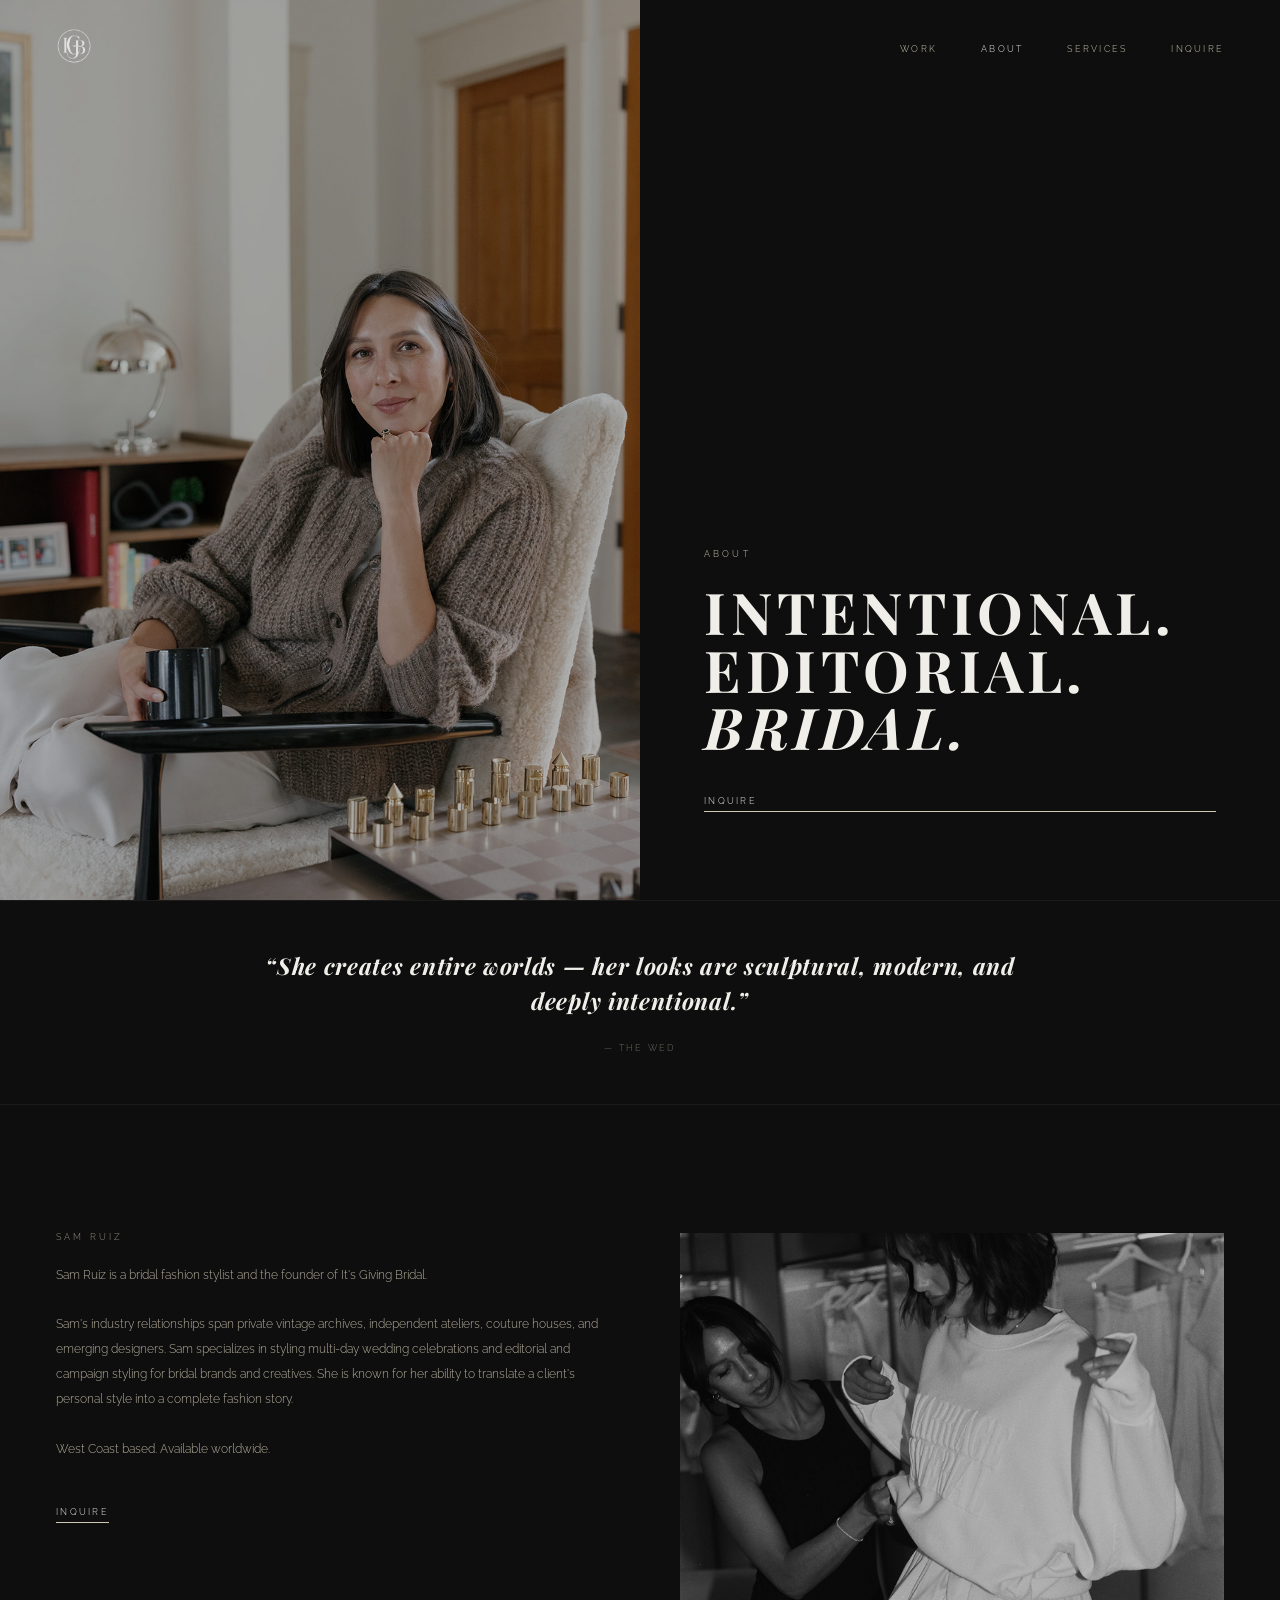
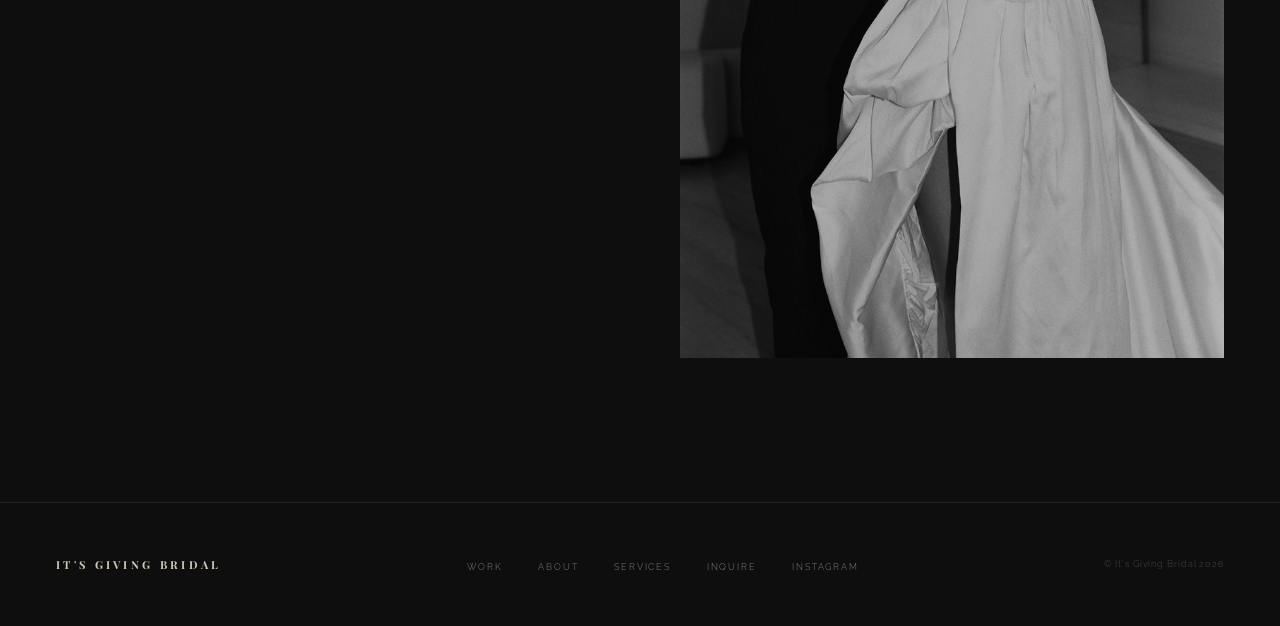
==== about.html @ ed5b80e9 "Site updates and GA" ====
<!DOCTYPE html>
<html lang="en">
<head>
  <meta charset="UTF-8">
  <meta name="viewport" content="width=device-width, initial-scale=1.0">
    <title>About Sam Ruiz — Luxury Bridal Fashion Stylist | It's Giving Bridal</title>
    <meta name="description" content="Sam Ruiz is a luxury bridal fashion stylist and founder of It's Giving Bridal. West Coast based, available worldwide. As seen in The New York Times, Brides, and Coveteur.">
  <link rel="canonical" href="https://itsgivingbridal.com/about">
  <meta property="og:title" content="About Sam Ruiz — Luxury Bridal Fashion Stylist | It's Giving Bridal">
  <meta property="og:description" content="Sam Ruiz is a luxury bridal fashion stylist and founder of It's Giving Bridal. West Coast based, available worldwide. As seen in The New York Times, Brides, and Coveteur.">
  <meta property="og:image" content="https://itsgivingbridal.com/images/sam-ruiz-bridal-fashion-stylist.jpg">
  <meta property="og:url" content="https://itsgivingbridal.com/about">
  <meta property="og:type" content="website">
  <meta property="og:site_name" content="It's Giving Bridal">
  <meta name="twitter:card" content="summary_large_image">
  <meta name="twitter:title" content="About Sam Ruiz — Luxury Bridal Fashion Stylist | It's Giving Bridal">
  <meta name="twitter:description" content="Sam Ruiz is a luxury bridal fashion stylist and founder of It's Giving Bridal. West Coast based, available worldwide. As seen in The New York Times, Brides, and Coveteur.">
  <meta name="twitter:image" content="https://itsgivingbridal.com/images/sam-ruiz-bridal-fashion-stylist.jpg">
  <link rel="stylesheet" href="style.css">
  <style>

    /* PAGE HERO */
    .page-hero {
      height: 100vh;
      display: grid;
      grid-template-columns: 1fr 1fr;
      overflow: hidden;
    }

    .page-hero-image {
      overflow: hidden;
      position: relative;
    }

    .page-hero-image img {
      width: 100%;
      height: 100%;
      object-fit: cover;
      filter: brightness(0.7) grayscale(10%);
      animation: slowzoom 14s ease-out forwards;
    }

    .page-hero-content {
      display: flex;
      flex-direction: column;
      justify-content: flex-end;
      padding: 60px 64px 88px;
      background: var(--black);
    }

    .page-hero-content .section-label {
      margin-bottom: 24px;
      opacity: 0;
      animation: fadeup 1s ease forwards 0.3s;
    }

    .page-title {
      font-family: var(--serif);
      font-size: clamp(40px, 4.5vw, 68px);
      font-weight: 700;
      letter-spacing: 0.08em;
      text-transform: uppercase;
      line-height: 1.0;
      color: var(--cloud);
      margin-bottom: 40px;
      opacity: 0;
      animation: fadeup 1s ease forwards 0.5s;
    }

    .page-title em {
      font-style: italic;
      font-weight: 700;
      color: var(--cloud);
      display: block;
    }

    /* BIO SECTION */
    .bio {
      display: grid;
      grid-template-columns: 1fr 1fr;
      gap: 80px;
      padding: 120px 56px;
      max-width: 1400px;
      margin: 0 auto;
    }

    .bio-left .section-label {
      margin-bottom: 36px;
    }

    .bio-text p {
      font-family: var(--sans);
      font-size: 12px;
      line-height: 2.1;
      color: var(--champagne);
      margin-bottom: 24px;
      opacity: 0.85;
    }

    .bio-text p:last-child { margin-bottom: 0; }

    .bio-right {
      display: flex;
      flex-direction: column;
      justify-content: flex-start;
      padding-top: 8px;
    }

    .bio-image {
      width: 100%;
      aspect-ratio: 3/4;
      overflow: hidden;
      margin-bottom: 24px;
    }

    .bio-image img {
      width: 100%;
      height: 100%;
      object-fit: cover;
      filter: brightness(0.8) grayscale(10%);
      transition: transform 0.8s ease;
    }

    .bio-image:hover img { transform: scale(1.03); }

    .bio-detail {
      font-family: var(--sans);
      font-size: 9px;
      letter-spacing: 0.25em;
      text-transform: uppercase;
      color: var(--champagne);
      opacity: 0.5;
    }

    /* PRESS STRIP */
    .press {
      padding: 52px 56px;
      border-top: 1px solid rgba(240,238,233,0.06);
      border-bottom: 1px solid rgba(240,238,233,0.06);
    }

    .press-inner {
      display: flex;
      align-items: center;
      justify-content: center;
      gap: 56px;
      flex-wrap: wrap;
    }

    .press-name {
      font-family: var(--serif);
      font-size: clamp(10px, 1.2vw, 13px);
      letter-spacing: 0.18em;
      text-transform: uppercase;
      color: var(--champagne);
      opacity: 0.45;
      transition: opacity 0.3s;
      white-space: nowrap;
    }

    .press-name:hover { opacity: 0.9; }
    .press-name.serif-italic { font-style: italic; letter-spacing: 0.06em; font-size: clamp(12px, 1.4vw, 16px); }

    /* CTA STRIP */
    .cta-strip {
      padding: 100px 56px;
      text-align: center;
      display: flex;
      flex-direction: column;
      align-items: center;
      gap: 40px;
    }

    .cta-strip-title {
      font-family: var(--serif);
      font-size: clamp(28px, 3vw, 44px);
      font-weight: 700;
      letter-spacing: 0.08em;
      text-transform: uppercase;
      color: var(--cloud);
      line-height: 1.2;
    }

    .cta-strip-title em {
      font-style: italic;
      font-weight: 700;
      color: var(--cloud);
      display: block;
    }

    /* RESPONSIVE */
    @media (max-width: 900px) {
      .page-hero { grid-template-columns: 1fr; }
      .page-hero-image { min-height: 55vh; }
      .page-hero-content { padding: 40px 32px 64px; }
      .bio { grid-template-columns: 1fr; gap: 48px; padding: 72px 28px; }
      .bio-right { order: -1; }
    }

    /* PULL QUOTE */
    .press-quote {
      padding: 48px 56px;
      border-top: 1px solid rgba(240,238,233,0.06);
      border-bottom: 1px solid rgba(240,238,233,0.06);
      display: flex;
      justify-content: center;
    }

    .pull-quote {
      font-family: var(--serif);
      font-size: clamp(16px, 1.8vw, 24px);
      font-style: italic;
      font-weight: 700;
      letter-spacing: 0.03em;
      line-height: 1.5;
      color: var(--cloud);
      text-align: center;
      max-width: 760px;
      margin: 0;
    }

    .pull-quote cite {
      display: block;
      font-family: var(--sans);
      font-style: normal;
      font-size: 9px;
      letter-spacing: 0.25em;
      text-transform: uppercase;
      color: var(--champagne);
      opacity: 0.5;
      margin-top: 24px;
      font-weight: 300;
    }

    @media (max-width: 900px) {
      .press-quote { padding: 60px 28px; }
    }
  </style>
  <link rel="icon" href="images/igb_logo.png" type="image/png">
  <!-- Google tag (gtag.js) -->
  <script async src="https://www.googletagmanager.com/gtag/js?id=G-DQ7SMX7155"></script>
  <script>
    window.dataLayer = window.dataLayer || [];
    function gtag(){dataLayer.push(arguments);}
    gtag('js', new Date());
    gtag('config', 'G-DQ7SMX7155');
  </script>
</head>
<body>

  <!-- NAV -->
  <nav id="nav">
    <a href="index.html" class="nav-logo"><img src="images/igb_logo.png" alt="It's Giving Bridal" class="nav-logo-img" loading="eager" fetchpriority="high"></a>
    <ul class="nav-links">
      <li><a href="work.html">Work</a></li>
      <li><a href="about.html" class="active">About</a></li>
      <li><a href="services.html">Services</a></li>
      <li><a href="inquire.html">Inquire</a></li>
    </ul>
    <div class="nav-hamburger" onclick="toggleMenu()">
      <span></span><span></span><span></span>
    </div>
  </nav>

  <!-- PAGE HERO -->
  <section class="page-hero">
    <div class="page-hero-image">
      <!-- REPLACE: swap with a strong editorial image of Sam or a bride -->
      <img src="images/sam-ruiz-bridal-fashion-stylist.jpg" alt="Sam Ruiz, founder of It's Giving Bridal" loading="eager" fetchpriority="high">
    </div>
    <div class="page-hero-content">
      <span class="section-label">About</span>
      <h1 class="page-title">
        INTENTIONAL.<br>
        EDITORIAL.<br>
        <em>Bridal.</em>
      </h1>
      <a href="inquire.html" class="text-link">Inquire</a>
    </div>
  </section>

  <!-- PRESS QUOTE -->
  <section class="press-quote">
    <blockquote class="pull-quote">
      &ldquo;She creates entire worlds &mdash; her looks are sculptural, modern, and deeply intentional.&rdquo;
      <cite>— The Wed</cite>
    </blockquote>
  </section>

  <!-- BIO -->
  <section class="bio">
    <div class="bio-left">
      <span class="section-label">Sam Ruiz</span>
      <br><br>
      <div class="bio-text">
        <p>Sam Ruiz is a bridal fashion stylist and the founder of It's Giving Bridal.</p>
        <p>Sam's industry relationships span private vintage archives, independent ateliers, couture houses, and emerging designers. Sam specializes in styling multi-day wedding celebrations and editorial and campaign styling for bridal brands and creatives. She is known for her ability to translate a client's personal style into a complete fashion story.</p>
        <p>West Coast based. Available worldwide.</p>
      </div>
      <br><br>
      <a href="inquire.html" class="text-link">Inquire</a>
    </div>
    <div class="bio-right">
      <div class="bio-image">
        <!-- REPLACE: swap with your portrait -->
        <img src="images/sam-ruiz-bridal-stylist-fitting.jpg" alt="Sam Ruiz, bridal fashion stylist, West Coast" loading="lazy">
      </div>
      <span class="bio-detail" style="display:none">West Coast Based &nbsp;·&nbsp; Available Worldwide</span>
    </div>
  </section>

  <!-- FOOTER -->
  <footer>
    <span class="footer-logo">It's Giving Bridal</span>
    <ul class="footer-links">
      <li><a href="work.html">Work</a></li>
      <li><a href="about.html">About</a></li>
      <li><a href="services.html">Services</a></li>
      <li><a href="inquire.html">Inquire</a></li>
      <li><a href="https://www.instagram.com/itsgivingbridal/" target="_blank">Instagram</a></li>
    </ul>
    <span class="footer-copy">© It's Giving Bridal 2026</span>
  </footer>

  <script>
    window.addEventListener('scroll', () => {
      document.getElementById('nav').classList.toggle('scrolled', window.scrollY > 40);
    });
    function toggleMenu() {
      const links = document.querySelector('.nav-links');
      links.style.display = links.style.display === 'flex' ? 'none' : 'flex';
    }
  </script>

</body>
</html>
---- style.css ----
/* ============================================
   ITS GIVING BRIDAL — Global Styles
   ============================================ */

@import url('https://fonts.googleapis.com/css2?family=Playfair+Display:ital,wght@0,400;0,700;1,400;1,700&family=Raleway:wght@200;300;400;500&display=swap');

*, *::before, *::after {
  box-sizing: border-box;
  margin: 0;
  padding: 0;
}

:root {
  --black:      #0E0E0E;
  --charcoal:   #383836;
  --champagne:  #D0C8B4;
  --cloud:      #F0EEE9;
  --serif:      'Playfair Display', Georgia, serif;
  --sans:       'Raleway', sans-serif;
}

html { scroll-behavior: smooth; }

body {
  background: var(--black);
  color: var(--cloud);
  font-family: var(--sans);
  font-weight: 300;
  overflow-x: hidden;
  -webkit-font-smoothing: antialiased;
}

img {
  display: block;
  width: 100%;
  object-fit: cover;
}

a { text-decoration: none; color: inherit; }

/* ============================================
   NAV
   ============================================ */

nav {
  position: fixed;
  top: 0; left: 0; right: 0;
  z-index: 100;
  display: flex;
  justify-content: space-between;
  align-items: center;
  padding: 28px 56px;
  background: transparent;
  transition: background 0.4s;
}

nav.scrolled {
  background: rgba(14,14,14,0.95);
  backdrop-filter: blur(8px);
}

.nav-logo-img {
  height: 36px;
  width: auto;
  display: block;
  filter: invert(1);
  opacity: 0.9;
  transition: opacity 0.3s;
}

.nav-logo-img:hover { opacity: 1; }

.nav-logo {
  font-family: var(--serif);
  font-size: 12px;
  font-weight: 700;
  letter-spacing: 0.3em;
  text-transform: uppercase;
  color: var(--cloud);
}

.nav-logo em {
  font-style: italic;
  font-weight: 700;
}

.nav-links {
  display: flex;
  gap: 44px;
  list-style: none;
}

.nav-links a {
  font-family: var(--sans);
  font-size: 9px;
  font-weight: 300;
  letter-spacing: 0.25em;
  text-transform: uppercase;
  color: var(--champagne);
  transition: color 0.3s;
}

.nav-links a:hover,
.nav-links a.active {
  color: var(--cloud);
}

.nav-hamburger {
  display: none;
  flex-direction: column;
  gap: 5px;
  cursor: pointer;
}

.nav-hamburger span {
  display: block;
  width: 24px;
  height: 1px;
  background: var(--cloud);
  transition: all 0.3s;
}

/* ============================================
   FOOTER
   ============================================ */

footer {
  padding: 52px 56px;
  border-top: 1px solid rgba(240,238,233,0.08);
  display: flex;
  justify-content: space-between;
  align-items: center;
  gap: 24px;
}

.footer-logo {
  font-family: var(--serif);
  font-size: 11px;
  font-weight: 700;
  letter-spacing: 0.3em;
  text-transform: uppercase;
  color: var(--champagne);
}

.footer-links {
  display: flex;
  gap: 36px;
  list-style: none;
}

.footer-links a {
  font-family: var(--sans);
  font-size: 9px;
  letter-spacing: 0.2em;
  text-transform: uppercase;
  color: var(--champagne);
  opacity: 0.6;
  transition: opacity 0.3s;
}

.footer-links a:hover { opacity: 1; }

.footer-copy {
  font-family: var(--sans);
  font-size: 9px;
  letter-spacing: 0.1em;
  color: var(--champagne);
  opacity: 0.3;
}

/* ============================================
   SHARED ELEMENTS
   ============================================ */

.section-label {
  font-family: var(--sans);
  font-size: 9px;
  letter-spacing: 0.35em;
  text-transform: uppercase;
  color: var(--champagne);
  opacity: 0.7;
}

.text-link {
  font-family: var(--sans);
  font-size: 9px;
  letter-spacing: 0.25em;
  text-transform: uppercase;
  color: var(--cloud);
  border-bottom: 1px solid var(--champagne);
  padding-bottom: 5px;
  transition: color 0.3s, border-color 0.3s;
  display: inline-block;
}

.text-link:hover {
  color: var(--champagne);
  border-color: var(--cloud);
}

.img-placeholder {
  width: 100%;
  height: 100%;
  background: var(--charcoal);
  display: flex;
  align-items: center;
  justify-content: center;
  opacity: 0.5;
}

.img-placeholder span {
  font-family: var(--sans);
  font-size: 9px;
  letter-spacing: 0.2em;
  text-transform: uppercase;
  color: var(--champagne);
}

/* ============================================
   ANIMATIONS
   ============================================ */

@keyframes fadeup {
  from { opacity: 0; transform: translateY(24px); }
  to   { opacity: 1; transform: translateY(0); }
}

@keyframes fadein {
  from { opacity: 0; }
  to   { opacity: 1; }
}

@keyframes slowzoom {
  from { transform: scale(1.06); }
  to   { transform: scale(1.0); }
}

/* ============================================
   NAV SCROLL BEHAVIOR
   ============================================ */

/* ============================================
   RESPONSIVE
   ============================================ */

@media (max-width: 768px) {
  nav { padding: 24px 28px; }
  .nav-links { display: none; }
  .nav-hamburger { display: flex; }
  footer {
    flex-direction: column;
    text-align: center;
    padding: 40px 28px;
  }
  .footer-links { flex-wrap: wrap; justify-content: center; }
}
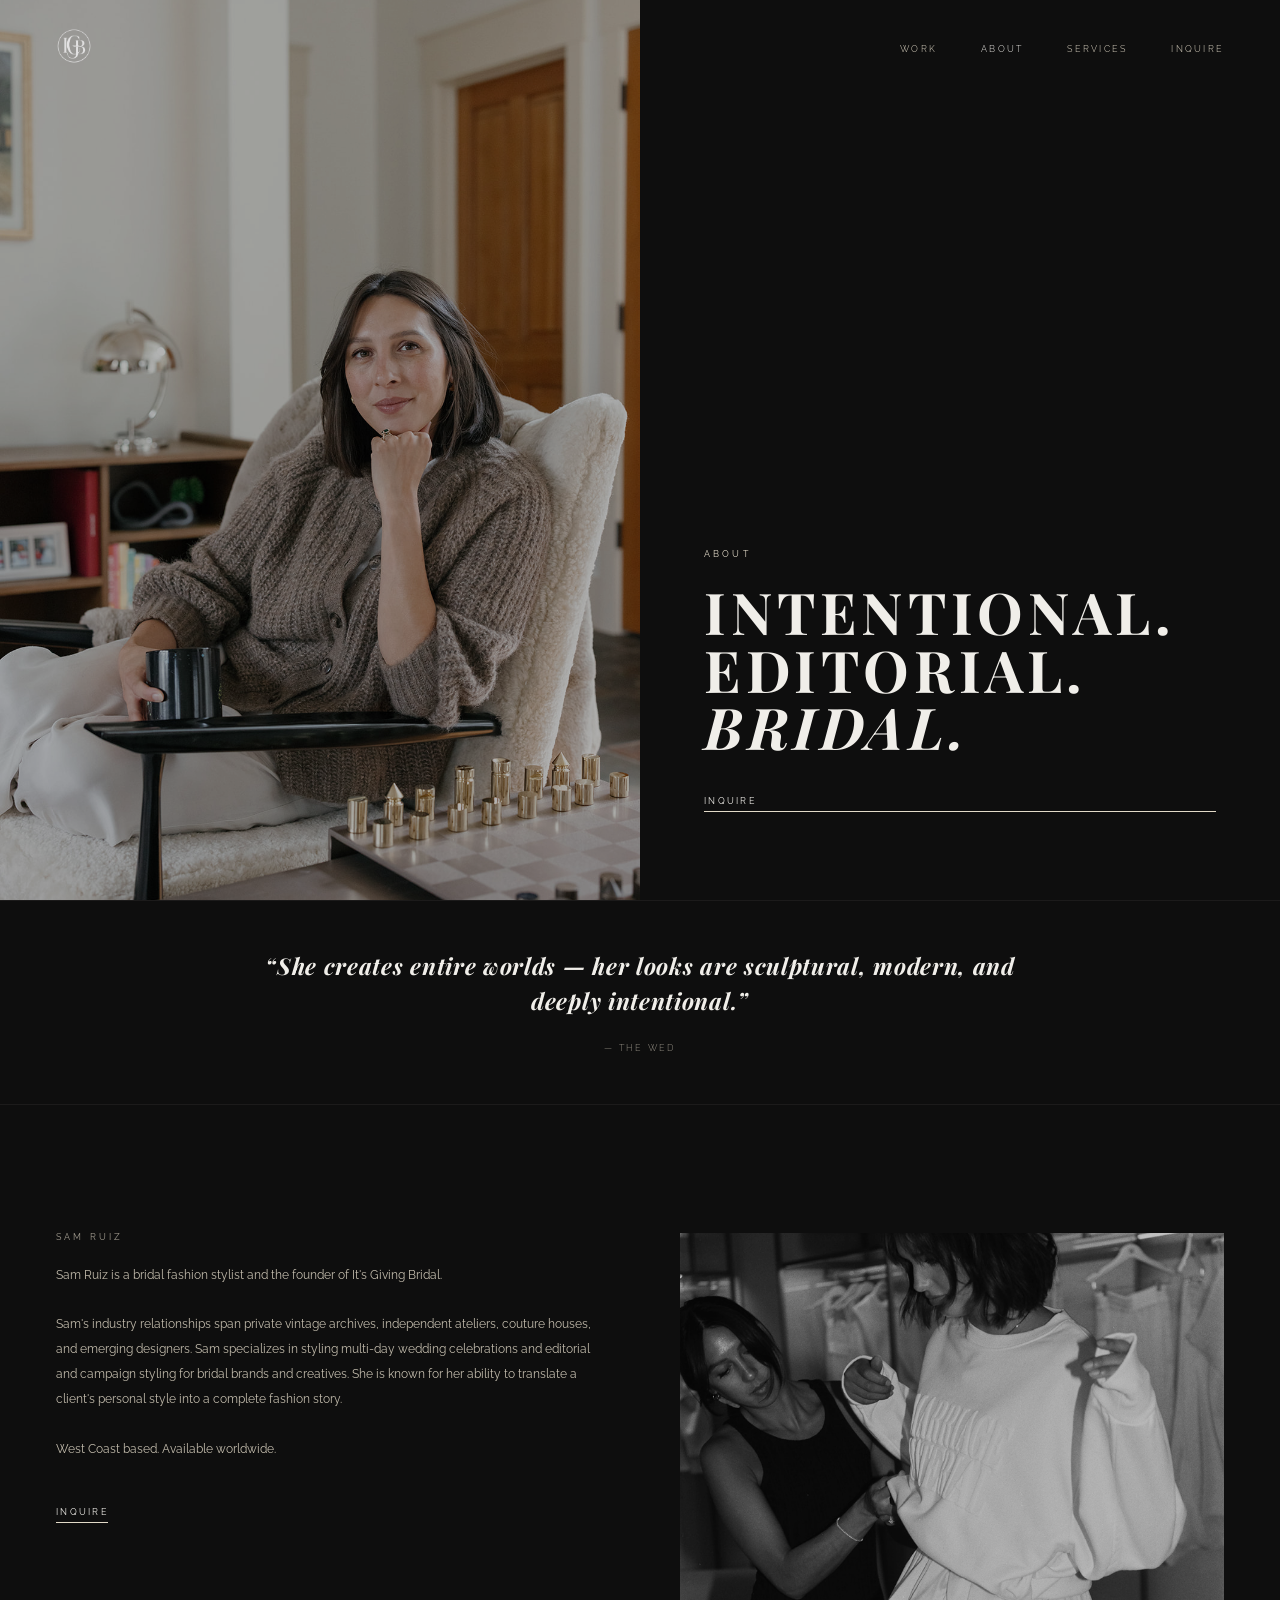
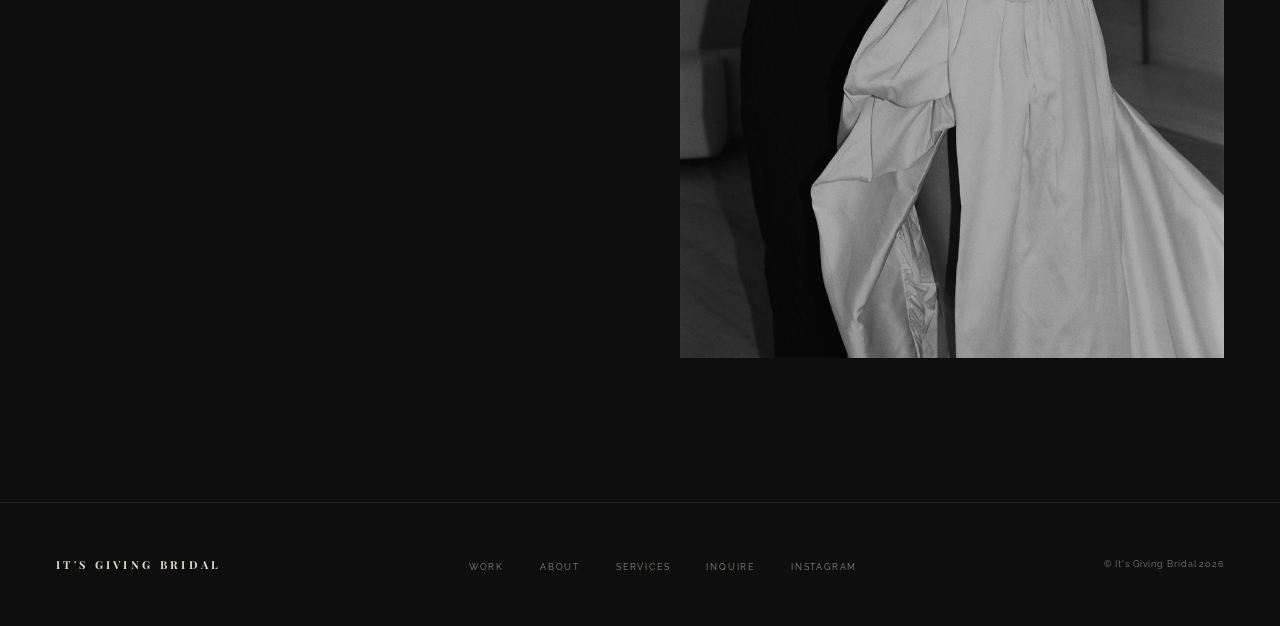
==== commit 6052746c: "make easier to read" ====
--- a/about.html
+++ b/about.html
@@ -129,7 +129,7 @@
       letter-spacing: 0.25em;
       text-transform: uppercase;
       color: var(--champagne);
-      opacity: 0.5;
+      opacity: 0.65;
     }
 
     /* PRESS STRIP */
@@ -153,7 +153,7 @@
       letter-spacing: 0.18em;
       text-transform: uppercase;
       color: var(--champagne);
-      opacity: 0.45;
+      opacity: 0.6;
       transition: opacity 0.3s;
       white-space: nowrap;
     }
@@ -227,7 +227,7 @@
       letter-spacing: 0.25em;
       text-transform: uppercase;
       color: var(--champagne);
-      opacity: 0.5;
+      opacity: 0.65;
       margin-top: 24px;
       font-weight: 300;
     }
--- a/style.css
+++ b/style.css
@@ -13,7 +13,7 @@
 :root {
   --black:      #0E0E0E;
   --charcoal:   #383836;
-  --champagne:  #D0C8B4;
+  --champagne:  #E2DAC8;
   --cloud:      #F0EEE9;
   --serif:      'Playfair Display', Georgia, serif;
   --sans:       'Raleway', sans-serif;
@@ -25,7 +25,7 @@
   background: var(--black);
   color: var(--cloud);
   font-family: var(--sans);
-  font-weight: 300;
+  font-weight: 400;
   overflow-x: hidden;
   -webkit-font-smoothing: antialiased;
 }
@@ -165,7 +165,7 @@
   font-size: 9px;
   letter-spacing: 0.1em;
   color: var(--champagne);
-  opacity: 0.3;
+  opacity: 0.55;
 }
 
 /* ============================================
@@ -205,7 +205,7 @@
   display: flex;
   align-items: center;
   justify-content: center;
-  opacity: 0.5;
+  opacity: 0.65;
 }
 
 .img-placeholder span {
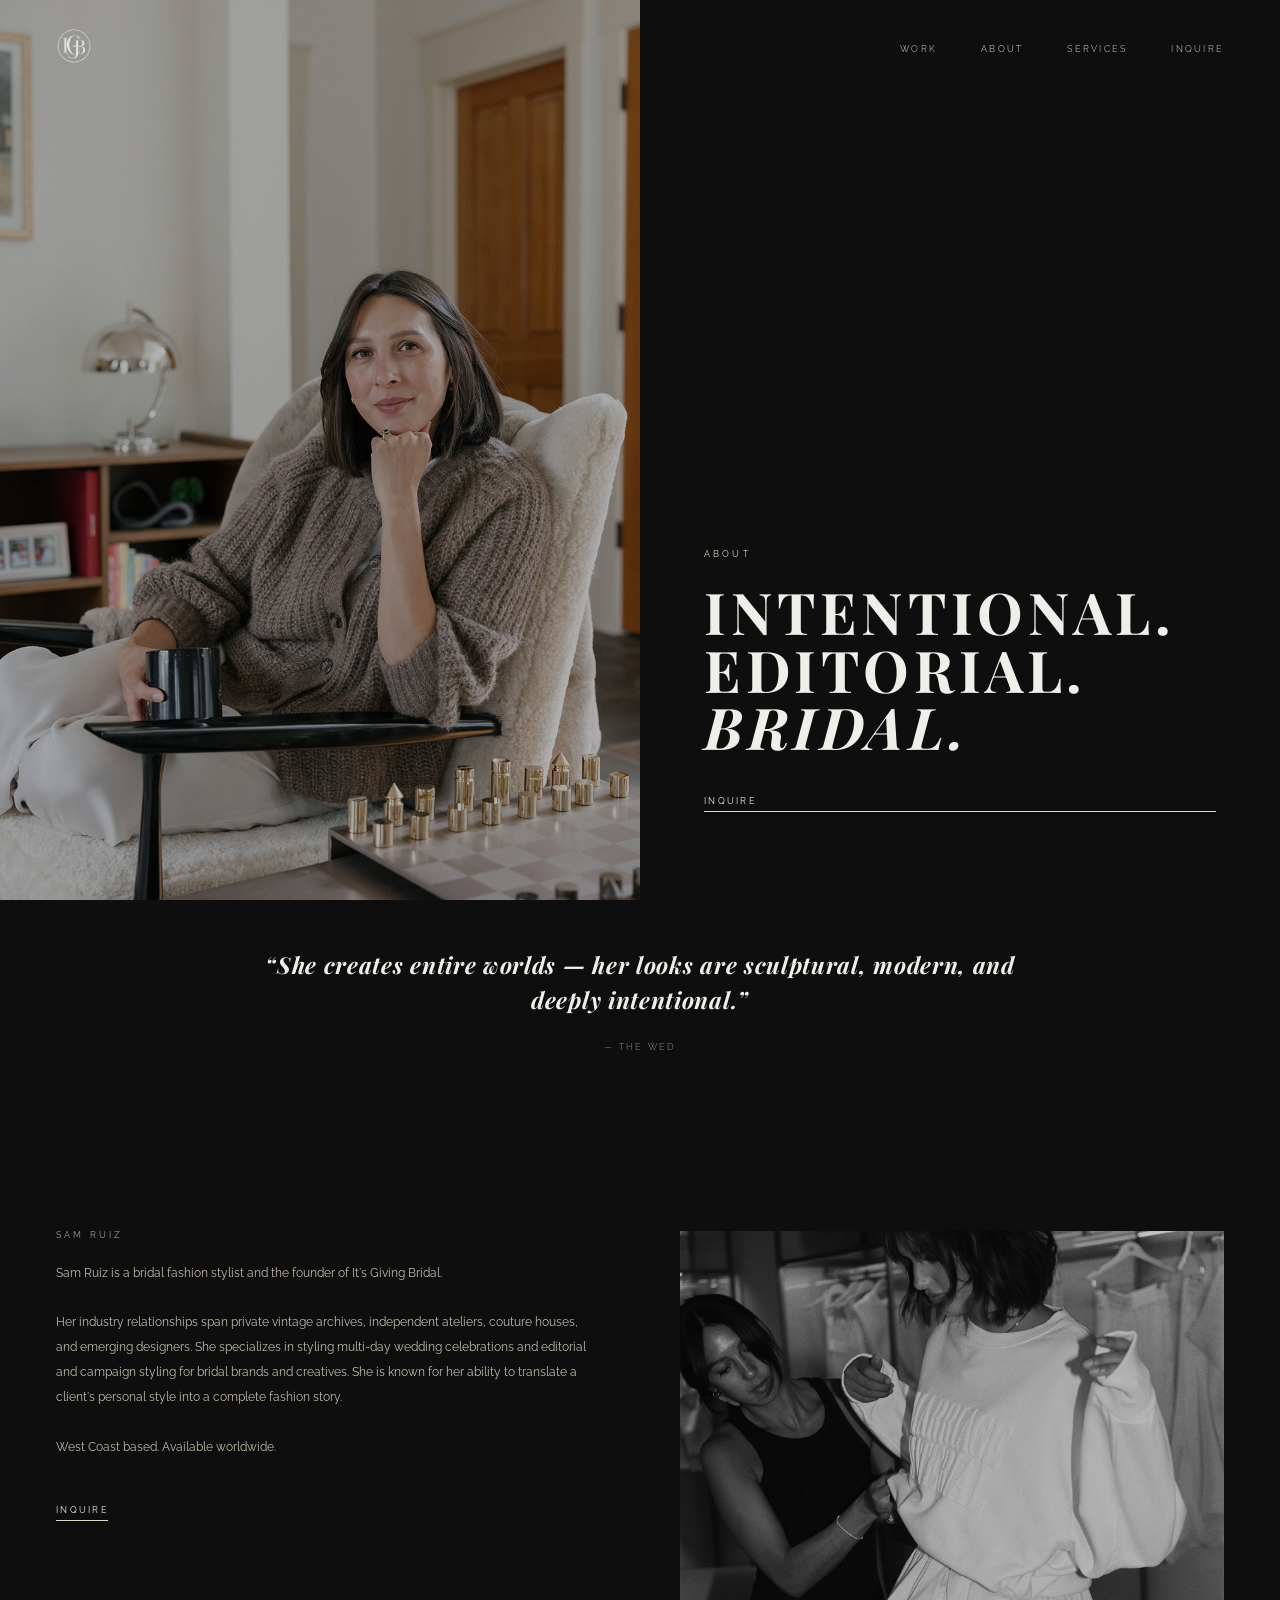
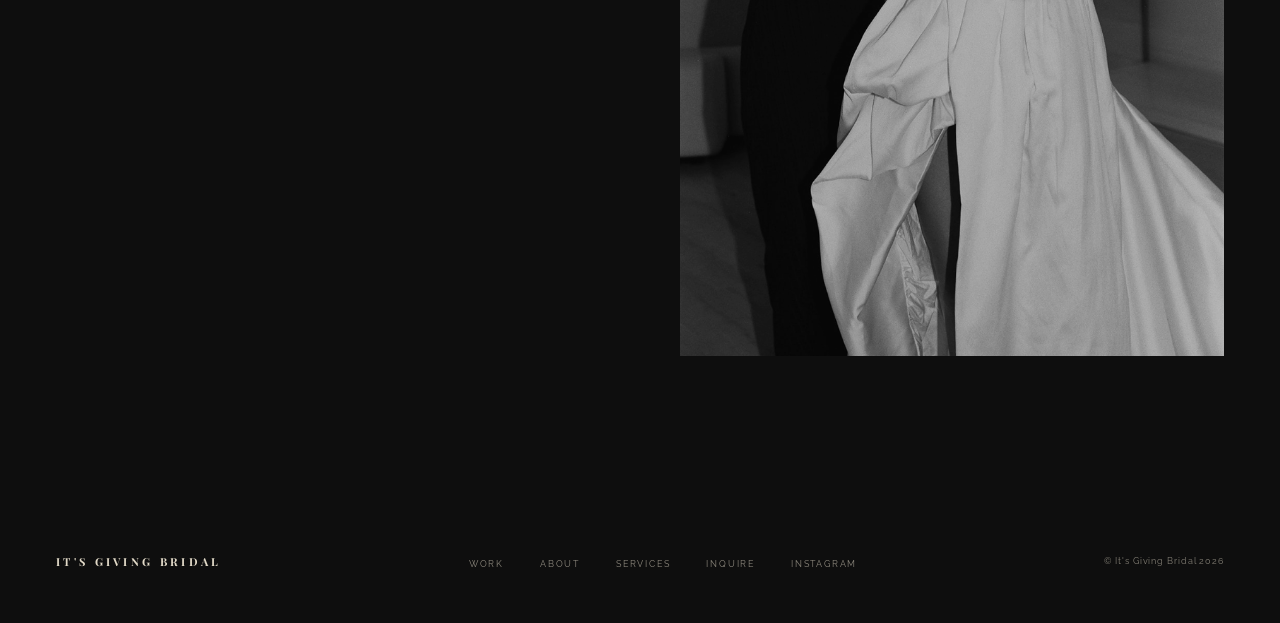
==== commit 1de29b6d: "Site crawl and formspree" ====
--- a/about.html
+++ b/about.html
@@ -1,6 +1,9 @@
 <!DOCTYPE html>
 <html lang="en">
 <head>
+  <link rel="preconnect" href="https://www.googletagmanager.com">
+  <link rel="preconnect" href="https://fonts.googleapis.com">
+  <link rel="preconnect" href="https://fonts.gstatic.com" crossorigin>
   <meta charset="UTF-8">
   <meta name="viewport" content="width=device-width, initial-scale=1.0">
     <title>About Sam Ruiz — Luxury Bridal Fashion Stylist | It's Giving Bridal</title>
@@ -135,8 +138,6 @@
     /* PRESS STRIP */
     .press {
       padding: 52px 56px;
-      border-top: 1px solid rgba(240,238,233,0.06);
-      border-bottom: 1px solid rgba(240,238,233,0.06);
     }
 
     .press-inner {
@@ -200,8 +201,6 @@
     /* PULL QUOTE */
     .press-quote {
       padding: 48px 56px;
-      border-top: 1px solid rgba(240,238,233,0.06);
-      border-bottom: 1px solid rgba(240,238,233,0.06);
       display: flex;
       justify-content: center;
     }
@@ -247,6 +246,7 @@
   </script>
 </head>
 <body>
+  <h1 style="position:absolute;width:1px;height:1px;padding:0;margin:-1px;overflow:hidden;clip:rect(0,0,0,0);white-space:nowrap;border:0;">Sam Ruiz — Luxury Bridal Fashion Stylist | It's Giving Bridal</h1>
 
   <!-- NAV -->
   <nav id="nav">
@@ -294,7 +294,7 @@
       <br><br>
       <div class="bio-text">
         <p>Sam Ruiz is a bridal fashion stylist and the founder of It's Giving Bridal.</p>
-        <p>Sam's industry relationships span private vintage archives, independent ateliers, couture houses, and emerging designers. Sam specializes in styling multi-day wedding celebrations and editorial and campaign styling for bridal brands and creatives. She is known for her ability to translate a client's personal style into a complete fashion story.</p>
+        <p>Her industry relationships span private vintage archives, independent ateliers, couture houses, and emerging designers. She specializes in styling multi-day wedding celebrations and editorial and campaign styling for bridal brands and creatives. She is known for her ability to translate a client's personal style into a complete fashion story.</p>
         <p>West Coast based. Available worldwide.</p>
       </div>
       <br><br>
@@ -305,7 +305,6 @@
         <!-- REPLACE: swap with your portrait -->
         <img src="images/sam-ruiz-bridal-stylist-fitting.jpg" alt="Sam Ruiz, bridal fashion stylist, West Coast" loading="lazy">
       </div>
-      <span class="bio-detail" style="display:none">West Coast Based &nbsp;·&nbsp; Available Worldwide</span>
     </div>
   </section>
 
--- a/style.css
+++ b/style.css
@@ -126,7 +126,6 @@
 
 footer {
   padding: 52px 56px;
-  border-top: 1px solid rgba(240,238,233,0.08);
   display: flex;
   justify-content: space-between;
   align-items: center;
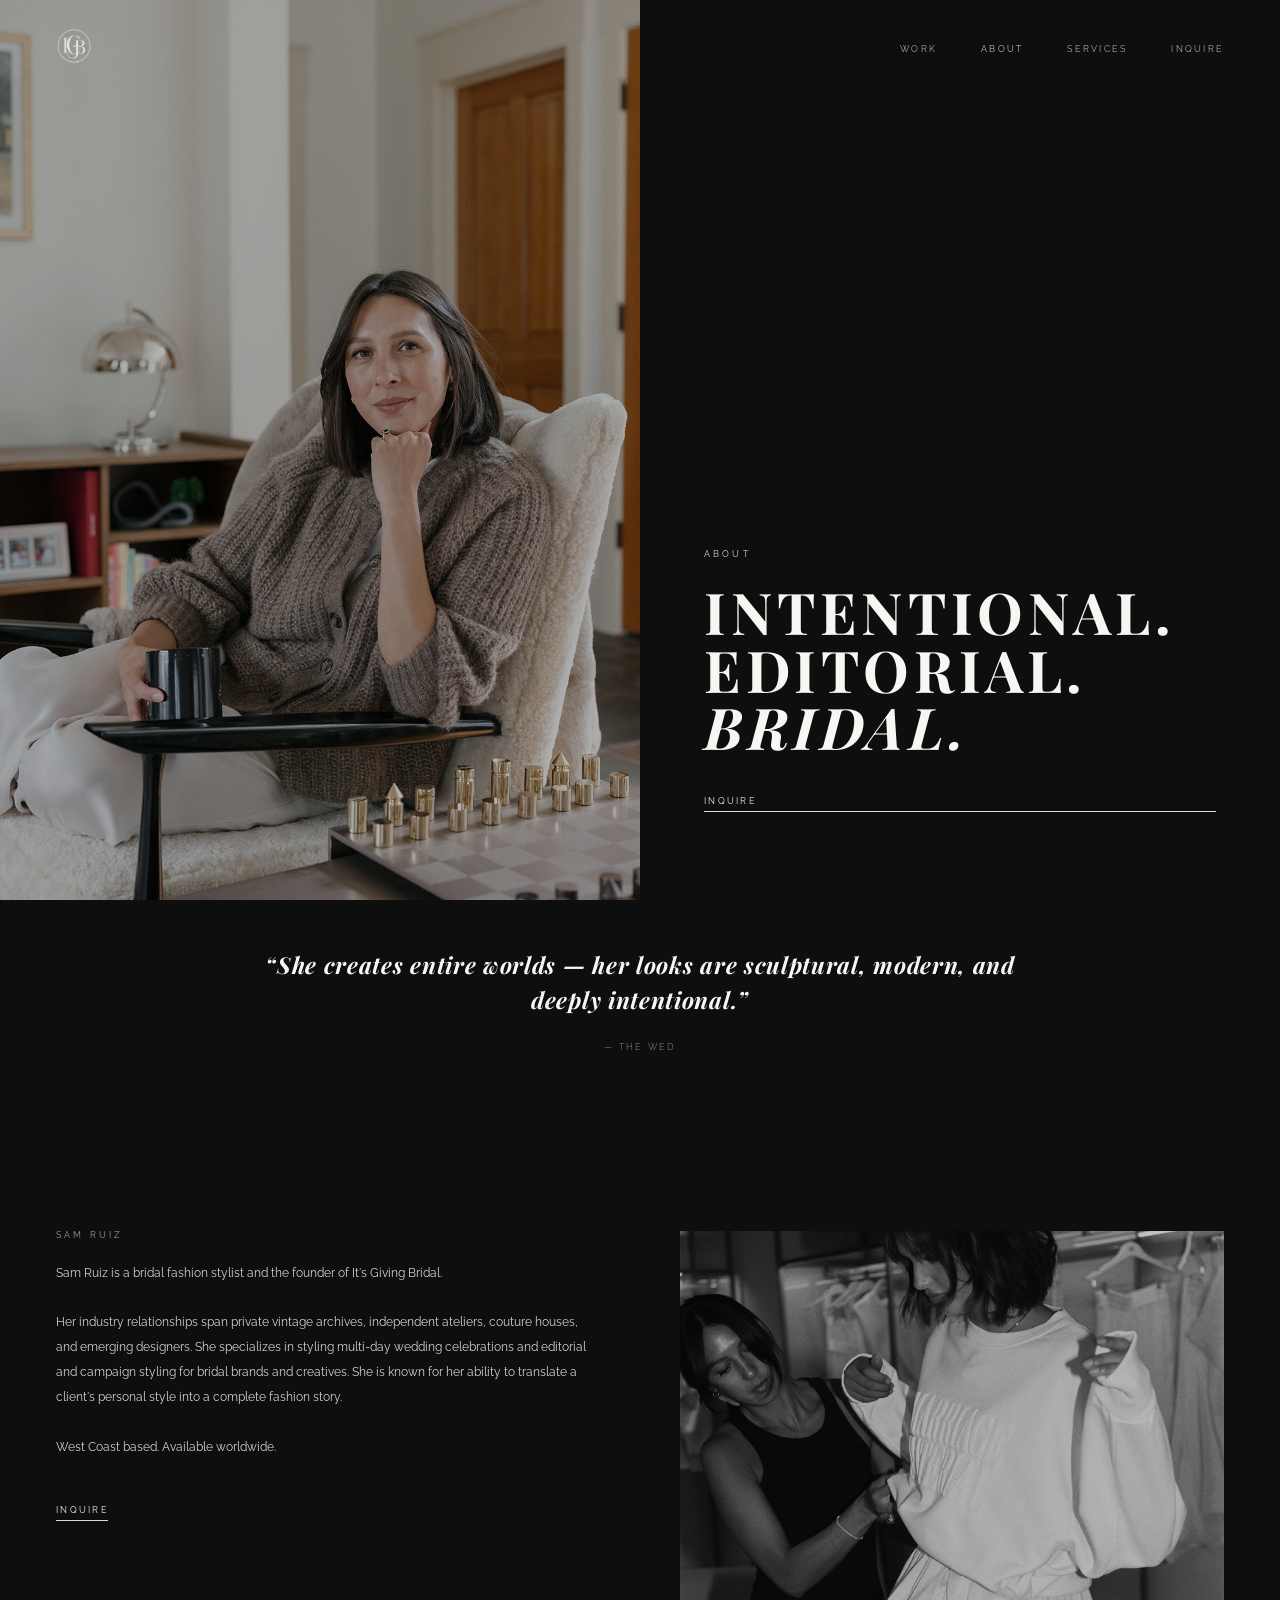
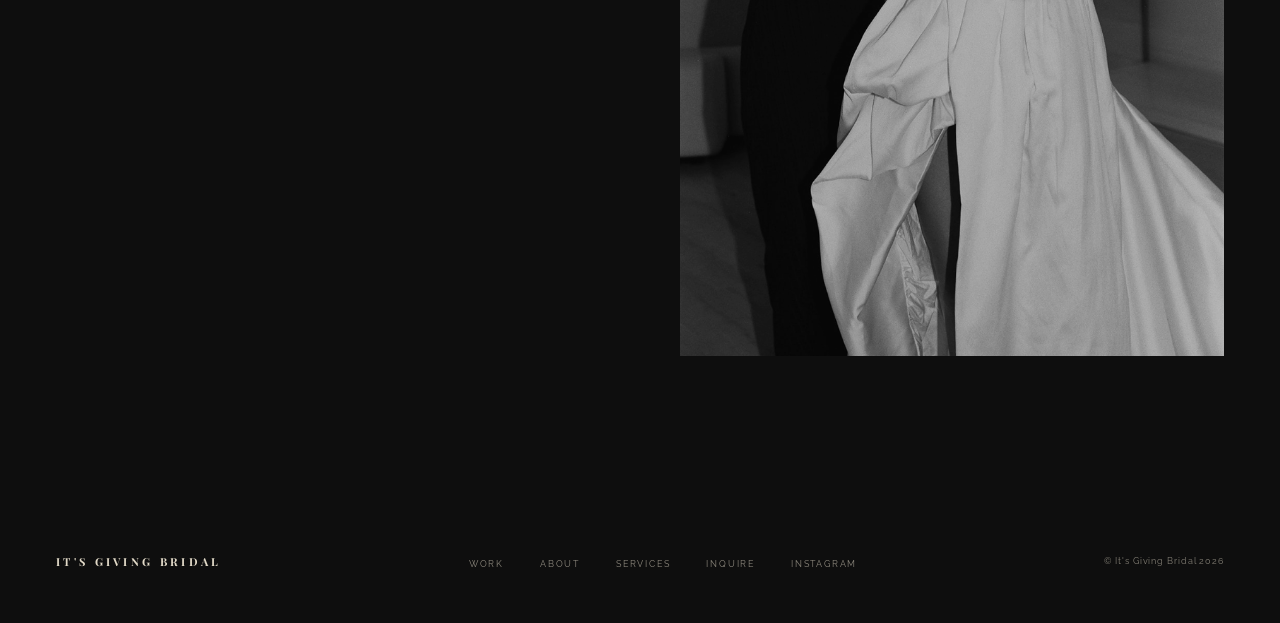
==== commit fbb1addf: "Update inquire page and colors" ====
--- a/about.html
+++ b/about.html
@@ -95,7 +95,7 @@
       font-family: var(--sans);
       font-size: 12px;
       line-height: 2.1;
-      color: var(--champagne);
+      color: var(--cloud);
       margin-bottom: 24px;
       opacity: 0.85;
     }
--- a/style.css
+++ b/style.css
@@ -14,7 +14,7 @@
   --black:      #0E0E0E;
   --charcoal:   #383836;
   --champagne:  #E2DAC8;
-  --cloud:      #F0EEE9;
+  --cloud:      #F8F6F2;
   --serif:      'Playfair Display', Georgia, serif;
   --sans:       'Raleway', sans-serif;
 }
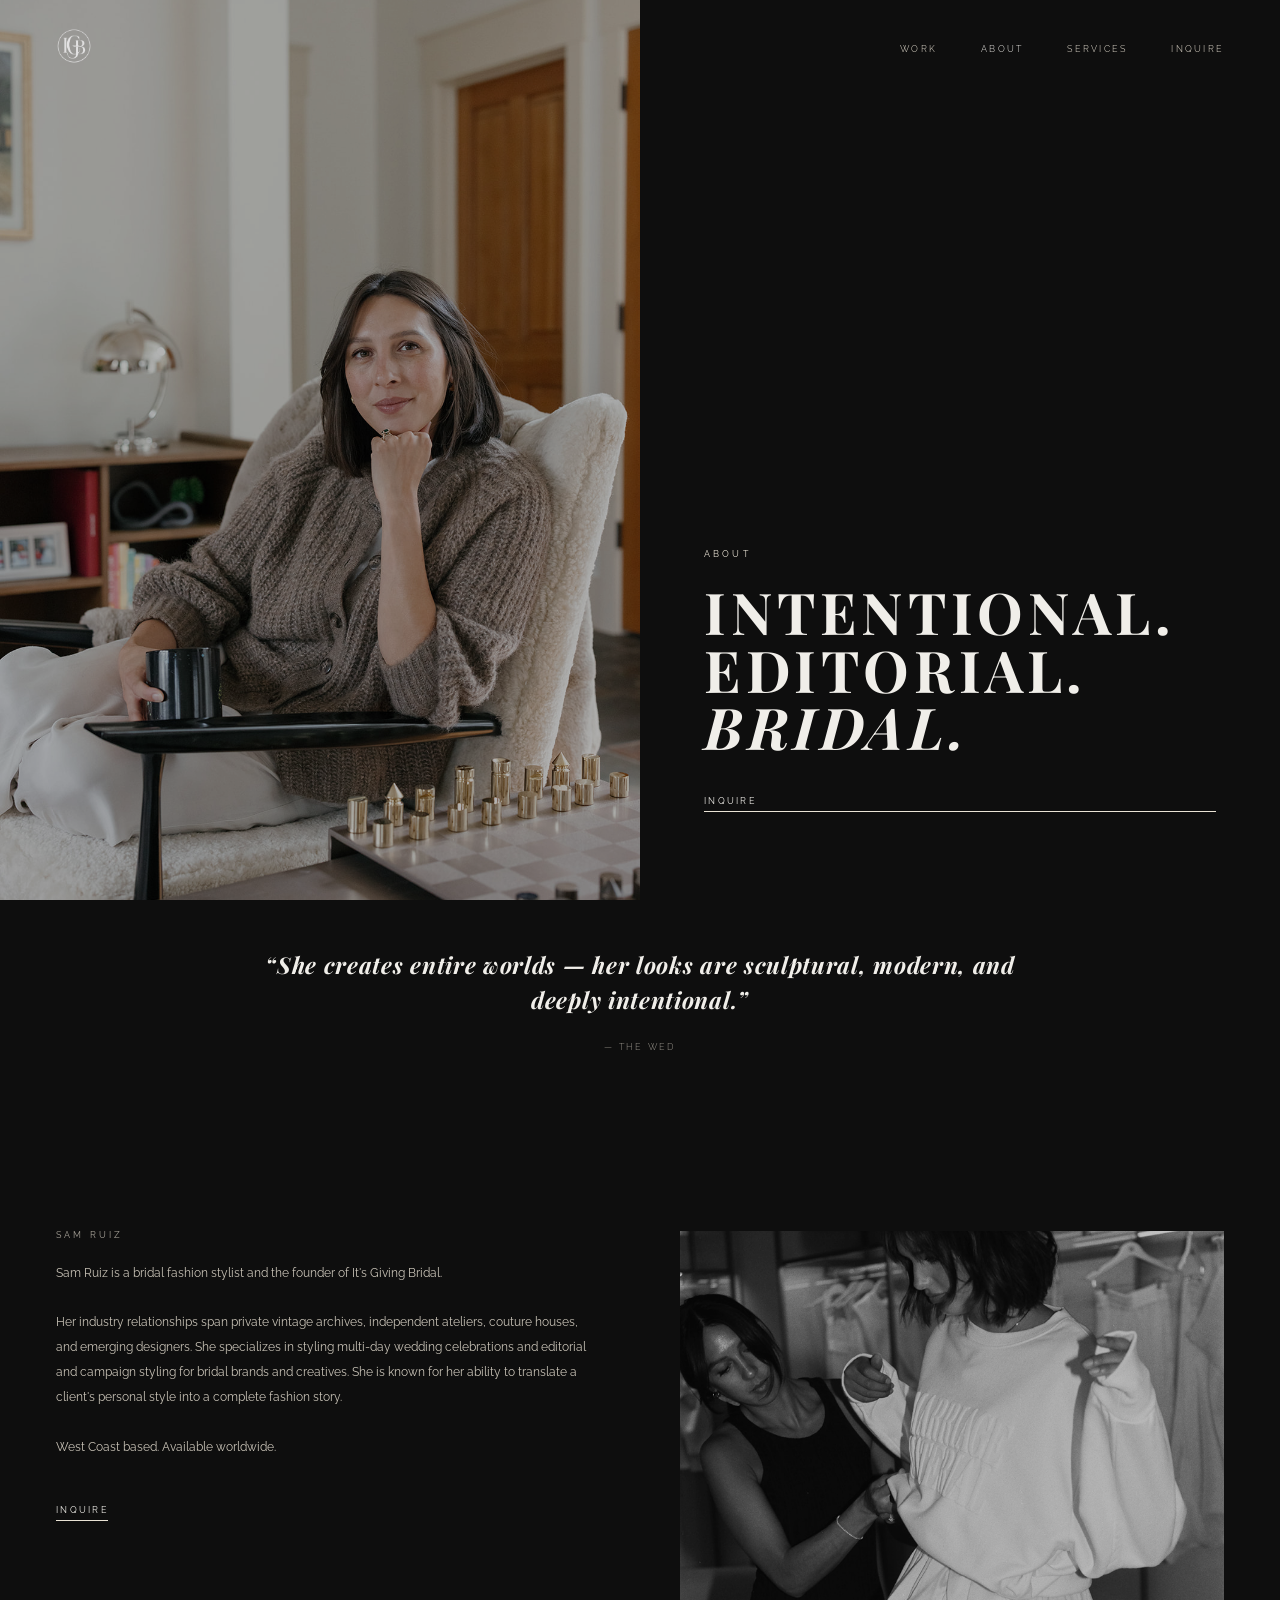
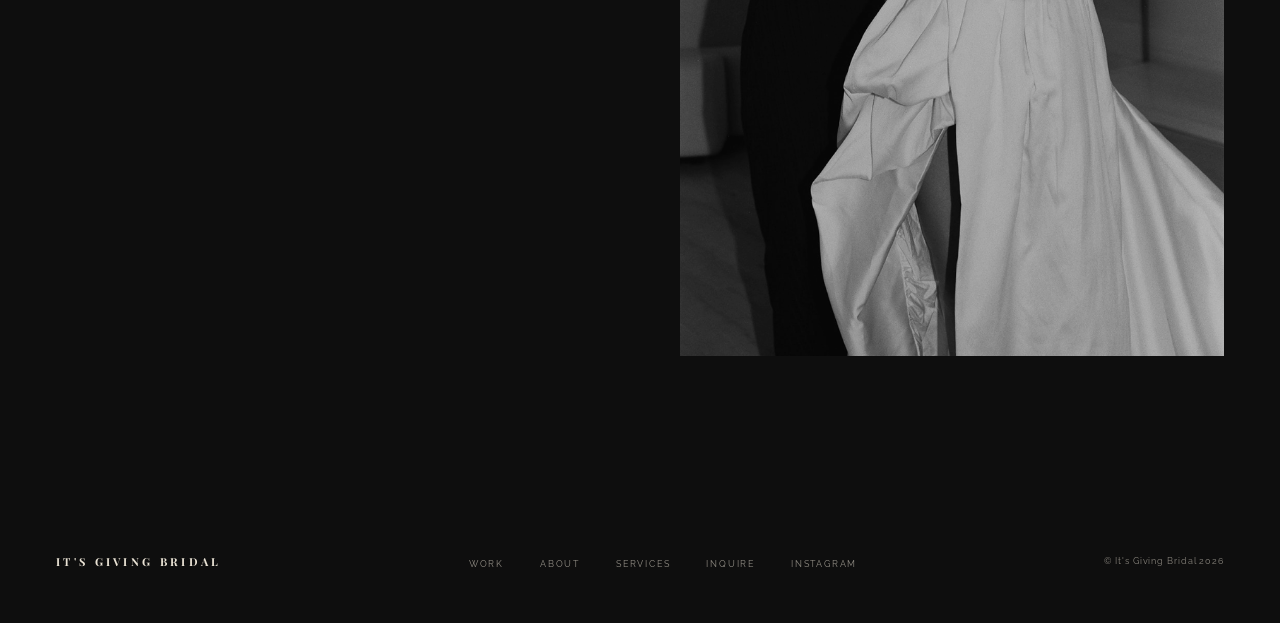
==== commit d48bc725: "Style updates" ====
--- a/about.html
+++ b/about.html
@@ -95,7 +95,7 @@
       font-family: var(--sans);
       font-size: 12px;
       line-height: 2.1;
-      color: var(--cloud);
+      color: var(--champagne);
       margin-bottom: 24px;
       opacity: 0.85;
     }
--- a/style.css
+++ b/style.css
@@ -13,8 +13,8 @@
 :root {
   --black:      #0E0E0E;
   --charcoal:   #383836;
-  --champagne:  #E2DAC8;
-  --cloud:      #F8F6F2;
+  --champagne:  #EAE3D5;
+  --cloud:      #F0EEE9;
   --serif:      'Playfair Display', Georgia, serif;
   --sans:       'Raleway', sans-serif;
 }
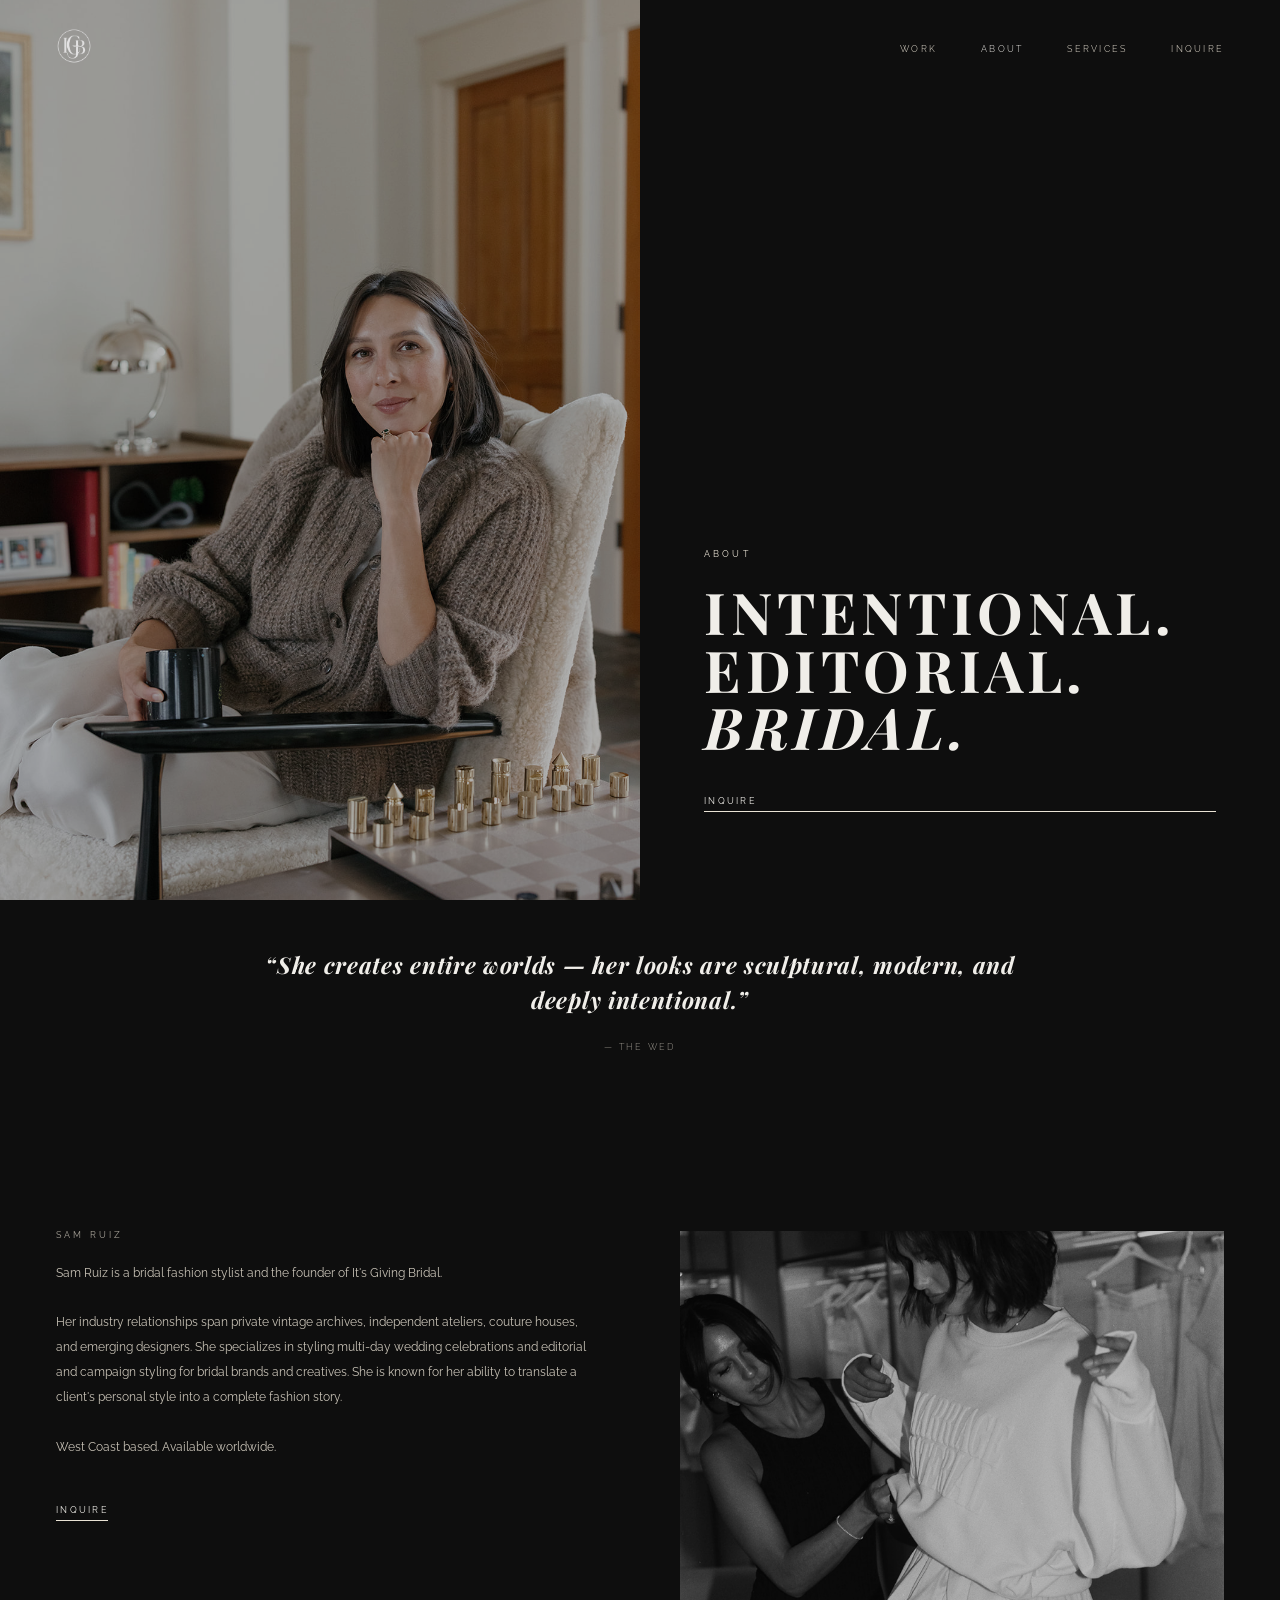
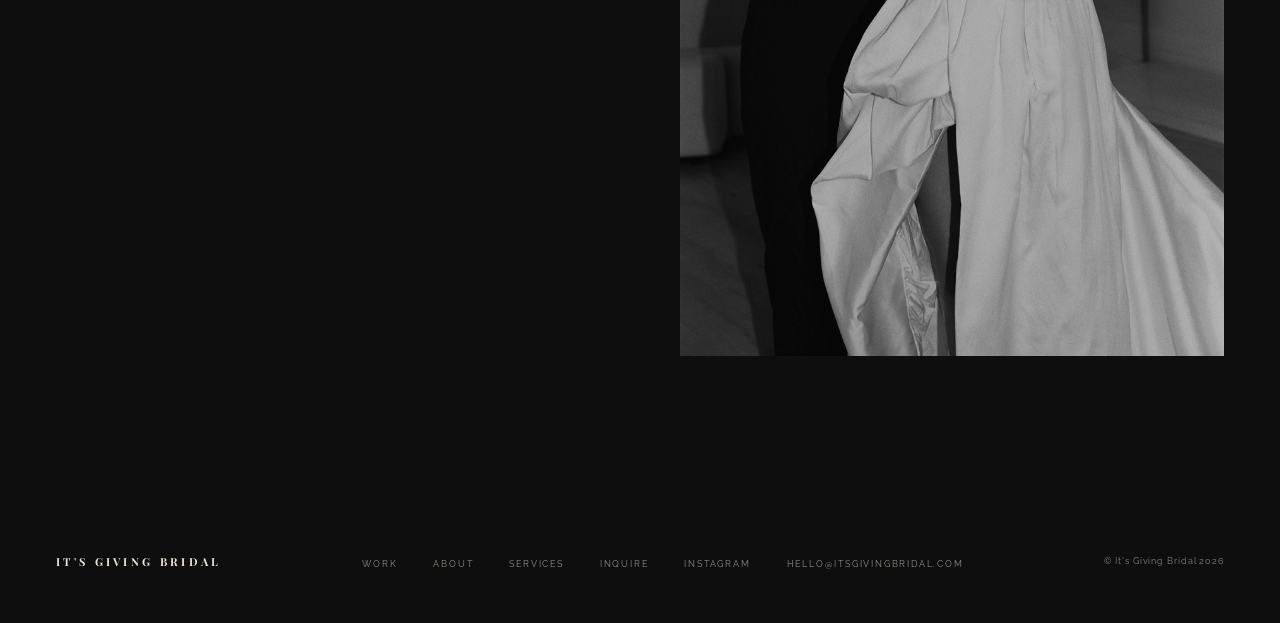
==== commit fde8cde7: "Updated email and photo" ====
--- a/about.html
+++ b/about.html
@@ -265,7 +265,6 @@
   <!-- PAGE HERO -->
   <section class="page-hero">
     <div class="page-hero-image">
-      <!-- REPLACE: swap with a strong editorial image of Sam or a bride -->
       <img src="images/sam-ruiz-bridal-fashion-stylist.jpg" alt="Sam Ruiz, founder of It's Giving Bridal" loading="eager" fetchpriority="high">
     </div>
     <div class="page-hero-content">
@@ -302,7 +301,6 @@
     </div>
     <div class="bio-right">
       <div class="bio-image">
-        <!-- REPLACE: swap with your portrait -->
         <img src="images/sam-ruiz-bridal-stylist-fitting.jpg" alt="Sam Ruiz, bridal fashion stylist, West Coast" loading="lazy">
       </div>
     </div>
@@ -317,6 +315,7 @@
       <li><a href="services.html">Services</a></li>
       <li><a href="inquire.html">Inquire</a></li>
       <li><a href="https://www.instagram.com/itsgivingbridal/" target="_blank">Instagram</a></li>
+      <li><a href="mailto:hello@itsgivingbridal.com">hello@itsgivingbridal.com</a></li>
     </ul>
     <span class="footer-copy">© It's Giving Bridal 2026</span>
   </footer>
